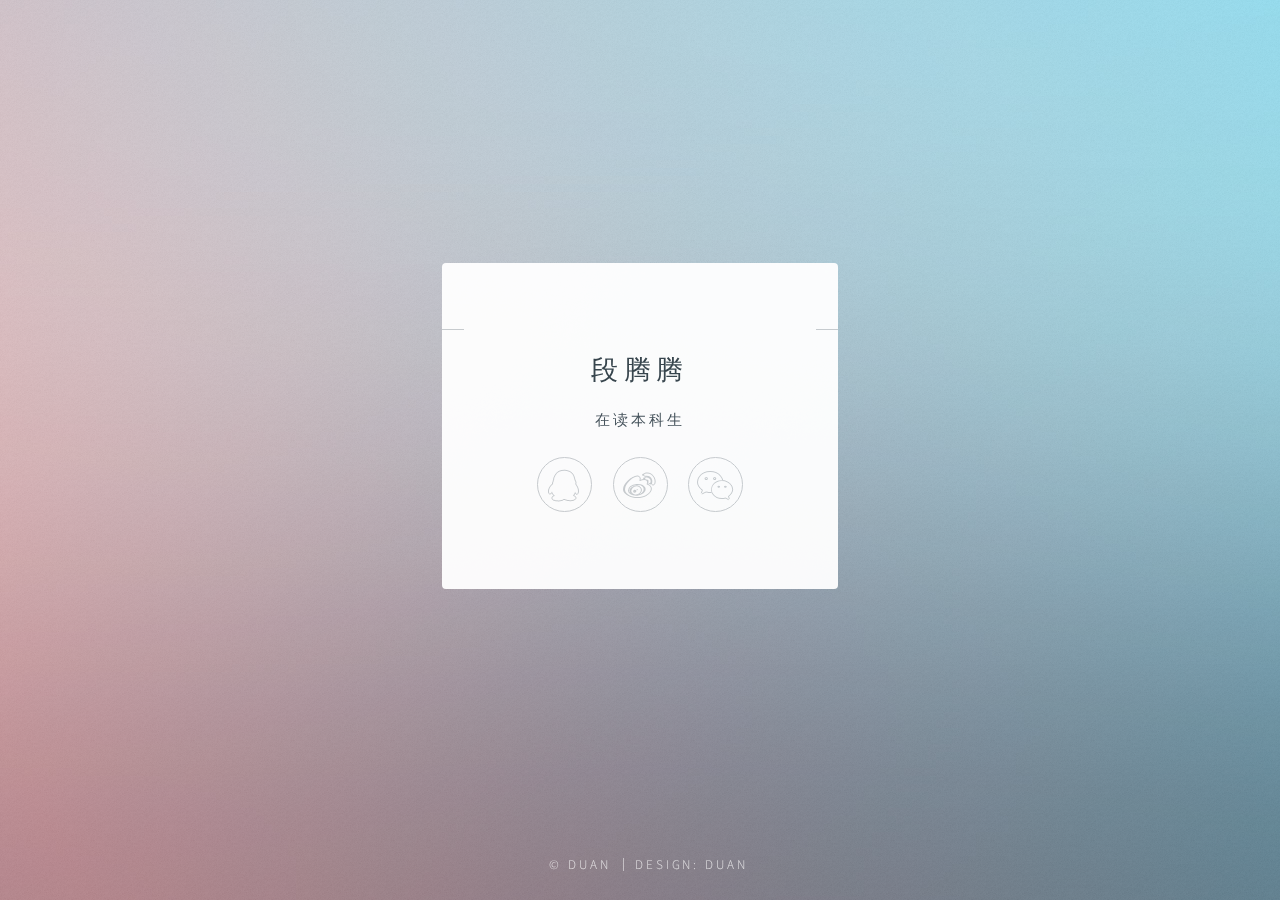
==== 个人介绍/personal.html @ efacbaf1 "段腾腾" ====
﻿<!DOCTYPE HTML>
<!--
	Identity by HTML5 UP
	html5up.net | @n33co
	Free for personal and commercial use under the CCA 3.0 license (html5up.net/license)
-->
<html>
	<head>
		<title>作者</title>
		<meta charset="utf-8" />
		<meta name="viewport" content="width=device-width, initial-scale=1" />
		<!--[if lte IE 8]><script src="assets/js/html5shiv.js"></script><![endif]-->
		<link rel="stylesheet" href="assets/css/main.css" />
		<!--[if lte IE 9]><link rel="stylesheet" href="assets/css/ie9.css" /><![endif]-->
		<!--[if lte IE 8]><link rel="stylesheet" href="assets/css/ie8.css" /><![endif]-->
		<noscript><link rel="stylesheet" href="assets/css/noscript.css" /></noscript>
	</head>
	<body class="is-loading">

		<!-- Wrapper -->
			<div id="wrapper">

				<!-- Main -->
					<section id="main">
						<header>
							<span class="avatar"><img src="images/avatar.jpg" alt="" /></span>
							<h1>段腾腾</h1>
							<p>在读本科生</p>
						</header>
						<!--
						<hr />
						<h2>Extra Stuff!</h2>
						<form method="post" action="#">
							<div class="field">
								<input type="text" name="name" id="name" placeholder="Name" />
							</div>
							<div class="field">
								<input type="email" name="email" id="email" placeholder="Email" />
							</div>
							<div class="field">
								<div class="select-wrapper">
									<select name="department" id="department">
										<option value="">Department</option>
										<option value="sales">Sales</option>
										<option value="tech">Tech Support</option>
										<option value="null">/dev/null</option>
									</select>
								</div>
							</div>
							<div class="field">
								<textarea name="message" id="message" placeholder="Message" rows="4"></textarea>
							</div>
							<div class="field">
								<input type="checkbox" id="human" name="human" /><label for="human">I'm a human</label>
							</div>
							<div class="field">
								<label>But are you a robot?</label>
								<input type="radio" id="robot_yes" name="robot" /><label for="robot_yes">Yes</label>
								<input type="radio" id="robot_no" name="robot" /><label for="robot_no">No</label>
							</div>
							<ul class="actions">
								<li><a href="#" class="button">Get Started</a></li>
							</ul>
						</form>
						<hr />
						-->
						<footer>
							<ul class="icons">
								<li><a href="http://user.qzone.qq.com/120228310/main" class="fa-qq"target="_blank">QQ</a></li>
								<li><a href="http://weibo.com/u/5470583065/home?wvr=5" class="fa-weibo"target="_blank">Weibo</a></li>
								<li><a href="https://wx.qq.com/" class="fa-wechat"target="_blank">Wechat</a></li>
							</ul>
						</footer>
					</section>

				<!-- Footer -->
					<footer id="footer">
						<ul class="copyright">
							<li>&copy; Duan</li>
							<li>Design: Duan</a></li>
						</ul>
					</footer>

			</div>

		<!-- Scripts -->
			<!--[if lte IE 8]><script src="assets/js/respond.min.js"></script><![endif]-->
			<script>
				if ('addEventListener' in window) {
					window.addEventListener('load', function() { document.body.className = document.body.className.replace(/\bis-loading\b/, ''); });
					document.body.className += (navigator.userAgent.match(/(MSIE|rv:11\.0)/) ? ' is-ie' : '');
				}
			</script>

	</body>
</html>
---- 个人介绍/assets/css/main.css ----
@charset "UTF-8";
@import url(font-awesome.min.css);
@import url("http://fonts.googleapis.com/css?family=Source+Sans+Pro:300");

/*
	Identity by HTML5 UP
	html5up.net | @n33co
	Free for personal and commercial use under the CCA 3.0 license (html5up.net/license)
*/

/* Reset */

	html, body, div, span, applet, object, iframe, h1, h2, h3, h4, h5, h6, p, blockquote, pre, a, abbr, acronym, address, big, cite, code, del, dfn, em, img, ins, kbd, q, s, samp, small, strike, strong, sub, sup, tt, var, b, u, i, center, dl, dt, dd, ol, ul, li, fieldset, form, label, legend, table, caption, tbody, tfoot, thead, tr, th, td, article, aside, canvas, details, embed, figure, figcaption, footer, header, hgroup, menu, nav, output, ruby, section, summary, time, mark, audio, video {
		margin: 0;
		padding: 0;
		border: 0;
		font-size: 100%;
		font: inherit;
		vertical-align: baseline;
	}

	article, aside, details, figcaption, figure, footer, header, hgroup, menu, nav, section {
		display: block;
	}

	body {
		line-height: 1;
	}

	ol, ul {
		list-style: none;
	}

	blockquote, q {
		quotes: none;
	}

	blockquote:before, blockquote:after, q:before, q:after {
		content: '';
		content: none;
	}

	table {
		border-collapse: collapse;
		border-spacing: 0;
	}

	body {
		-webkit-text-size-adjust: none;
	}

/* Box Model */

	*, *:before, *:after {
		-moz-box-sizing: border-box;
		-webkit-box-sizing: border-box;
		box-sizing: border-box;
	}

/* Basic */

	@media screen and (max-width: 480px) {

		html, body {
			min-width: 320px;
		}

	}

	body.is-loading *, body.is-loading *:before, body.is-loading *:after {
		-moz-animation: none !important;
		-webkit-animation: none !important;
		-ms-animation: none !important;
		animation: none !important;
		-moz-transition: none !important;
		-webkit-transition: none !important;
		-ms-transition: none !important;
		transition: none !important;
	}

	html {
		height: 100%;
	}

	body {
		height: 100%;
		background-color: #ffffff;
		background-image: url("images/overlay.png"), -moz-linear-gradient(60deg, rgba(255, 165, 150, 0.5) 5%, rgba(0, 228, 255, 0.35)), url("../../images/bg.jpg");
		background-image: url("images/overlay.png"), -webkit-linear-gradient(60deg, rgba(255, 165, 150, 0.5) 5%, rgba(0, 228, 255, 0.35)), url("../../images/bg.jpg");
		background-image: url("images/overlay.png"), -ms-linear-gradient(60deg, rgba(255, 165, 150, 0.5) 5%, rgba(0, 228, 255, 0.35)), url("../../images/bg.jpg");
		background-image: url("images/overlay.png"), linear-gradient(60deg, rgba(255, 165, 150, 0.5) 5%, rgba(0, 228, 255, 0.35)), url("../../images/bg.jpg");
		background-repeat: repeat,			no-repeat,			no-repeat;
		background-size: 100px 100px, cover,				cover;
		background-position: top left,		center center,		bottom center;
		background-attachment: fixed,			fixed,				fixed;
	}

		body:after {
			content: '';
			display: block;
			position: fixed;
			top: 0;
			left: 0;
			width: 100%;
			height: inherit;
			opacity: 0;
			z-index: 1;
			background-color: #ffffff;
			background-image: url("images/overlay.png"), -moz-linear-gradient(60deg, rgba(255, 165, 150, 0.5) 5%, rgba(0, 228, 255, 0.35));
			background-image: url("images/overlay.png"), -webkit-linear-gradient(60deg, rgba(255, 165, 150, 0.5) 5%, rgba(0, 228, 255, 0.35));
			background-image: url("images/overlay.png"), -ms-linear-gradient(60deg, rgba(255, 165, 150, 0.5) 5%, rgba(0, 228, 255, 0.35));
			background-image: url("images/overlay.png"), linear-gradient(60deg, rgba(255, 165, 150, 0.5) 5%, rgba(0, 228, 255, 0.35));
			background-repeat: repeat,			no-repeat;
			background-size: 100px 100px, cover;
			background-position: top left,		center center;
			-moz-transition: opacity 1.75s ease-out;
			-webkit-transition: opacity 1.75s ease-out;
			-ms-transition: opacity 1.75s ease-out;
			transition: opacity 1.75s ease-out;
		}

		body.is-loading:after {
			opacity: 1;
		}

/* Type */

	body, input, select, textarea {
		color: #414f57;
		font-family: "Source Sans Pro", Helvetica, sans-serif;
		font-size: 14pt;
		font-weight: 300;
		line-height: 2;
		letter-spacing: 0.2em;
		text-transform: uppercase;
	}

		@media screen and (max-width: 1680px) {

			body, input, select, textarea {
				font-size: 11pt;
			}

		}

		@media screen and (max-width: 480px) {

			body, input, select, textarea {
				font-size: 10pt;
				line-height: 1.75;
			}

		}

	a {
		-moz-transition: color 0.2s ease, border-color 0.2s ease;
		-webkit-transition: color 0.2s ease, border-color 0.2s ease;
		-ms-transition: color 0.2s ease, border-color 0.2s ease;
		transition: color 0.2s ease, border-color 0.2s ease;
		color: inherit;
		text-decoration: none;
	}

		a:before {
			-moz-transition: color 0.2s ease, text-shadow 0.2s ease;
			-webkit-transition: color 0.2s ease, text-shadow 0.2s ease;
			-ms-transition: color 0.2s ease, text-shadow 0.2s ease;
			transition: color 0.2s ease, text-shadow 0.2s ease;
		}

		a:hover {
			color: #ff7496;
		}

	strong, b {
		color: #313f47;
	}

	em, i {
		font-style: italic;
	}

	p {
		margin: 0 0 1.5em 0;
	}

	h1, h2, h3, h4, h5, h6 {
		color: #313f47;
		line-height: 1.5;
		margin: 0 0 0.75em 0;
	}

		h1 a, h2 a, h3 a, h4 a, h5 a, h6 a {
			color: inherit;
			text-decoration: none;
		}

	h1 {
		font-size: 1.85em;
		letter-spacing: 0.22em;
		margin: 0 0 0.525em 0;
	}

	h2 {
		font-size: 1.25em;
	}

	h3 {
		font-size: 1em;
	}

	h4 {
		font-size: 1em;
	}

	h5 {
		font-size: 1em;
	}

	h6 {
		font-size: 1em;
	}

	@media screen and (max-width: 480px) {

		h1 {
			font-size: 1.65em;
		}

	}

	sub {
		font-size: 0.8em;
		position: relative;
		top: 0.5em;
	}

	sup {
		font-size: 0.8em;
		position: relative;
		top: -0.5em;
	}

	hr {
		border: 0;
		border-bottom: solid 1px #c8cccf;
		margin: 3em 0;
	}

/* Form */

	form {
		margin: 0 0 1.5em 0;
	}

		form > .field {
			margin: 0 0 1.5em 0;
		}

			form > .field > :last-child {
				margin-bottom: 0;
			}

	label {
		color: #313f47;
		display: block;
		font-size: 0.9em;
		margin: 0 0 0.75em 0;
	}

	input[type="text"],
	input[type="password"],
	input[type="email"],
	input[type="tel"],
	select,
	textarea {
		-moz-appearance: none;
		-webkit-appearance: none;
		-ms-appearance: none;
		appearance: none;
		border-radius: 4px;
		border: solid 1px #c8cccf;
		color: inherit;
		display: block;
		outline: 0;
		padding: 0 1em;
		text-decoration: none;
		width: 100%;
	}

		input[type="text"]:invalid,
		input[type="password"]:invalid,
		input[type="email"]:invalid,
		input[type="tel"]:invalid,
		select:invalid,
		textarea:invalid {
			box-shadow: none;
		}

		input[type="text"]:focus,
		input[type="password"]:focus,
		input[type="email"]:focus,
		input[type="tel"]:focus,
		select:focus,
		textarea:focus {
			border-color: #ff7496;
		}

	.select-wrapper {
		text-decoration: none;
		display: block;
		position: relative;
	}

		.select-wrapper:before {
			content: "";
			-moz-osx-font-smoothing: grayscale;
			-webkit-font-smoothing: antialiased;
			font-family: FontAwesome;
			font-style: normal;
			font-weight: normal;
			text-transform: none !important;
		}

		.select-wrapper:before {
			color: #c8cccf;
			display: block;
			height: 2.75em;
			line-height: 2.75em;
			pointer-events: none;
			position: absolute;
			right: 0;
			text-align: center;
			top: 0;
			width: 2.75em;
		}

		.select-wrapper select::-ms-expand {
			display: none;
		}

	input[type="text"],
	input[type="password"],
	input[type="email"],
	select {
		height: 2.75em;
	}

	textarea {
		padding: 0.75em 1em;
	}

	input[type="checkbox"],
	input[type="radio"] {
		-moz-appearance: none;
		-webkit-appearance: none;
		-ms-appearance: none;
		appearance: none;
		display: block;
		float: left;
		margin-right: -2em;
		opacity: 0;
		width: 1em;
		z-index: -1;
	}

		input[type="checkbox"] + label,
		input[type="radio"] + label {
			text-decoration: none;
			color: #414f57;
			cursor: pointer;
			display: inline-block;
			font-size: 1em;
			font-weight: 300;
			padding-left: 2.4em;
			padding-right: 0.75em;
			position: relative;
		}

			input[type="checkbox"] + label:before,
			input[type="radio"] + label:before {
				-moz-osx-font-smoothing: grayscale;
				-webkit-font-smoothing: antialiased;
				font-family: FontAwesome;
				font-style: normal;
				font-weight: normal;
				text-transform: none !important;
			}

			input[type="checkbox"] + label:before,
			input[type="radio"] + label:before {
				border-radius: 4px;
				border: solid 1px #c8cccf;
				content: '';
				display: inline-block;
				height: 1.65em;
				left: 0;
				line-height: 1.58125em;
				position: absolute;
				text-align: center;
				top: 0.15em;
				width: 1.65em;
			}

		input[type="checkbox"]:checked + label:before,
		input[type="radio"]:checked + label:before {
			color: #ff7496;
			content: '\f00c';
		}

		input[type="checkbox"]:focus + label:before,
		input[type="radio"]:focus + label:before {
			border-color: #ff7496;
		}

	input[type="checkbox"] + label:before {
		border-radius: 4px;
	}

	input[type="radio"] + label:before {
		border-radius: 100%;
	}

	::-webkit-input-placeholder {
		color: #616f77 !important;
		opacity: 1.0;
	}

	:-moz-placeholder {
		color: #616f77 !important;
		opacity: 1.0;
	}

	::-moz-placeholder {
		color: #616f77 !important;
		opacity: 1.0;
	}

	:-ms-input-placeholder {
		color: #616f77 !important;
		opacity: 1.0;
	}

	.formerize-placeholder {
		color: #616f77 !important;
		opacity: 1.0;
	}

/* Icon */

	.icon {
		text-decoration: none;
		position: relative;
		border-bottom: none;
	}

		.icon:before {
			-moz-osx-font-smoothing: grayscale;
			-webkit-font-smoothing: antialiased;
			font-family: FontAwesome;
			font-style: normal;
			font-weight: normal;
			text-transform: none !important;
		}

		.icon > .label {
			display: none;
		}

/* List */

	ol {
		list-style: decimal;
		margin: 0 0 1.5em 0;
		padding-left: 1.25em;
	}

		ol li {
			padding-left: 0.25em;
		}

	ul {
		list-style: disc;
		margin: 0 0 1.5em 0;
		padding-left: 1em;
	}

		ul li {
			padding-left: 0.5em;
		}

		ul.alt {
			list-style: none;
			padding-left: 0;
		}

			ul.alt li {
				border-top: solid 1px #c8cccf;
				padding: 0.5em 0;
			}

				ul.alt li:first-child {
					border-top: 0;
					padding-top: 0;
				}

		ul.icons {
			cursor: default;
			list-style: none;
			padding-left: 0;
			margin-top: -0.675em;
		}

			ul.icons li {
				display: inline-block;
				padding: 0.675em 0.5em;
			}

				ul.icons li a {
					text-decoration: none;
					position: relative;
					display: block;
					width: 3.75em;
					height: 3.75em;
					border-radius: 100%;
					border: solid 1px #c8cccf;
					line-height: 3.75em;
					overflow: hidden;
					text-align: center;
					text-indent: 3.75em;
					white-space: nowrap;
				}

					ul.icons li a:before {
						-moz-osx-font-smoothing: grayscale;
						-webkit-font-smoothing: antialiased;
						font-family: FontAwesome;
						font-style: normal;
						font-weight: normal;
						text-transform: none !important;
					}

					ul.icons li a:before {
						color: #ffffff;
						text-shadow: 1.25px 0px 0px #c8cccf, -1.25px 0px 0px #c8cccf, 0px 1.25px 0px #c8cccf, 0px -1.25px 0px #c8cccf;
					}

					ul.icons li a:hover:before {
						text-shadow: 1.25px 0px 0px #ff7496, -1.25px 0px 0px #ff7496, 0px 1.25px 0px #ff7496, 0px -1.25px 0px #ff7496;
					}

					ul.icons li a:before {
						position: absolute;
						top: 0;
						left: 0;
						width: inherit;
						height: inherit;
						font-size: 1.85rem;
						line-height: inherit;
						text-align: center;
						text-indent: 0;
					}

					ul.icons li a:hover {
						border-color: #ff7496;
					}

			@media screen and (max-width: 480px) {

				ul.icons li a:before {
					font-size: 1.5rem;
				}

			}

		ul.actions {
			cursor: default;
			list-style: none;
			padding-left: 0;
		}

			ul.actions li {
				display: inline-block;
				padding: 0 0.75em 0 0;
				vertical-align: middle;
			}

				ul.actions li:last-child {
					padding-right: 0;
				}

	dl {
		margin: 0 0 1.5em 0;
	}

		dl dt {
			display: block;
			margin: 0 0 0.75em 0;
		}

		dl dd {
			margin-left: 1.5em;
		}

/* Button */

	input[type="submit"],
	input[type="reset"],
	input[type="button"],
	button,
	.button {
		-moz-appearance: none;
		-webkit-appearance: none;
		-ms-appearance: none;
		appearance: none;
		-moz-transition: background-color 0.2s ease-in-out, border-color 0.2s ease-in-out, color 0.2s ease-in-out;
		-webkit-transition: background-color 0.2s ease-in-out, border-color 0.2s ease-in-out, color 0.2s ease-in-out;
		-ms-transition: background-color 0.2s ease-in-out, border-color 0.2s ease-in-out, color 0.2s ease-in-out;
		transition: background-color 0.2s ease-in-out, border-color 0.2s ease-in-out, color 0.2s ease-in-out;
		display: inline-block;
		height: 2.75em;
		line-height: 2.75em;
		padding: 0 1.5em;
		background-color: transparent;
		border-radius: 4px;
		border: solid 1px #c8cccf;
		color: #414f57 !important;
		cursor: pointer;
		text-align: center;
		text-decoration: none;
		white-space: nowrap;
	}

		input[type="submit"]:hover,
		input[type="reset"]:hover,
		input[type="button"]:hover,
		button:hover,
		.button:hover {
			border-color: #ff7496;
			color: #ff7496 !important;
		}

		input[type="submit"].icon,
		input[type="reset"].icon,
		input[type="button"].icon,
		button.icon,
		.button.icon {
			padding-left: 1.35em;
		}

			input[type="submit"].icon:before,
			input[type="reset"].icon:before,
			input[type="button"].icon:before,
			button.icon:before,
			.button.icon:before {
				margin-right: 0.5em;
			}

		input[type="submit"].fit,
		input[type="reset"].fit,
		input[type="button"].fit,
		button.fit,
		.button.fit {
			display: block;
			width: 100%;
			margin: 0 0 0.75em 0;
		}

		input[type="submit"].small,
		input[type="reset"].small,
		input[type="button"].small,
		button.small,
		.button.small {
			font-size: 0.8em;
		}

		input[type="submit"].big,
		input[type="reset"].big,
		input[type="button"].big,
		button.big,
		.button.big {
			font-size: 1.35em;
		}

		input[type="submit"].disabled, input[type="submit"]:disabled,
		input[type="reset"].disabled,
		input[type="reset"]:disabled,
		input[type="button"].disabled,
		input[type="button"]:disabled,
		button.disabled,
		button:disabled,
		.button.disabled,
		.button:disabled {
			-moz-pointer-events: none;
			-webkit-pointer-events: none;
			-ms-pointer-events: none;
			pointer-events: none;
			opacity: 0.5;
		}

/* Main */

	#main {
		position: relative;
		max-width: 100%;
		min-width: 27em;
		padding: 4.5em 3em 3em 3em ;
		background: #ffffff;
		border-radius: 4px;
		cursor: default;
		opacity: 0.95;
		text-align: center;
		-moz-transform-origin: 50% 50%;
		-webkit-transform-origin: 50% 50%;
		-ms-transform-origin: 50% 50%;
		transform-origin: 50% 50%;
		-moz-transform: rotateX(0deg);
		-webkit-transform: rotateX(0deg);
		-ms-transform: rotateX(0deg);
		transform: rotateX(0deg);
		-moz-transition: opacity 1s ease, -moz-transform 1s ease;
		-webkit-transition: opacity 1s ease, -webkit-transform 1s ease;
		-ms-transition: opacity 1s ease, -ms-transform 1s ease;
		transition: opacity 1s ease, transform 1s ease;
	}

		#main .avatar {
			position: relative;
			display: block;
			margin-bottom: 1.5em;
		}

			#main .avatar img {
				display: block;
				margin: 0 auto;
				border-radius: 100%;
				box-shadow: 0 0 0 1.5em #ffffff;
			}

			#main .avatar:before {
				content: '';
				display: block;
				position: absolute;
				top: 50%;
				left: -3em;
				width: calc(100% + 6em);
				height: 1px;
				z-index: -1;
				background: #c8cccf;
			}

		@media screen and (max-width: 480px) {

			#main {
				min-width: 0;
				width: 100%;
				padding: 4em 2em 2.5em 2em ;
			}

				#main .avatar:before {
					left: -2em;
					width: calc(100% + 4em);
				}

		}

		body.is-loading #main {
			opacity: 0;
			-moz-transform: rotateX(15deg);
			-webkit-transform: rotateX(15deg);
			-ms-transform: rotateX(15deg);
			transform: rotateX(15deg);
		}

/* Footer */

	#footer {
		-moz-align-self: -moz-flex-end;
		-webkit-align-self: -webkit-flex-end;
		-ms-align-self: -ms-flex-end;
		align-self: flex-end;
		width: 100%;
		padding: 1.5em 0 0 0;
		color: rgba(255, 255, 255, 0.75);
		cursor: default;
		text-align: center;
	}

		#footer .copyright {
			margin: 0;
			padding: 0;
			font-size: 0.9em;
			list-style: none;
		}

			#footer .copyright li {
				display: inline-block;
				margin: 0 0 0 0.45em;
				padding: 0 0 0 0.85em;
				border-left: solid 1px rgba(255, 255, 255, 0.5);
				line-height: 1;
			}

				#footer .copyright li:first-child {
					border-left: 0;
				}

/* Wrapper */

	#wrapper {
		display: -moz-flex;
		display: -webkit-flex;
		display: -ms-flex;
		display: flex;
		-moz-align-items: center;
		-webkit-align-items: center;
		-ms-align-items: center;
		align-items: center;
		-moz-justify-content: space-between;
		-webkit-justify-content: space-between;
		-ms-justify-content: space-between;
		justify-content: space-between;
		-moz-flex-direction: column;
		-webkit-flex-direction: column;
		-ms-flex-direction: column;
		flex-direction: column;
		-moz-perspective: 1000px;
		-webkit-perspective: 1000px;
		-ms-perspective: 1000px;
		perspective: 1000px;
		position: relative;
		min-height: 100%;
		padding: 1.5em;
		z-index: 2;
	}

		#wrapper > * {
			z-index: 1;
		}

		#wrapper:before {
			content: '';
			display: block;
		}

		@media screen and (max-width: 360px) {

			#wrapper {
				padding: 0.75em;
			}

		}

		body.is-ie #wrapper {
			height: 100%;
		}
---- 个人介绍/assets/css/ie9.css ----
/*
	Identity by HTML5 UP
	html5up.net | @n33co
	Free for personal and commercial use under the CCA 3.0 license (html5up.net/license)
*/

/* Basic */

	body {
		background-image: url("../../images/bg.jpg");
		background-repeat: no-repeat;
		background-size: cover;
		background-position: bottom center;
		background-attachment: fixed;
	}

		body:after {
			display: none;
		}

/* List */

	ul.icons li a:before {
		color: #c8cccf;
	}

	ul.icons li a:hover:before {
		color: #ff7496;
	}

/* Wrapper */

	#wrapper {
		text-align: center;
	}

/* Main */

	#main {
		display: inline-block;
	}
---- 个人介绍/assets/css/ie8.css ----
/*
	Identity by HTML5 UP
	html5up.net | @n33co
	Free for personal and commercial use under the CCA 3.0 license (html5up.net/license)
*/

/* List */

	ul.icons li a {
		-ms-behavior: url("assets/js/PIE.htc");
	}

		ul.icons li a:before {
			text-align: center;
			font-size: 26px;
		}

/* Main */

	#main {
		-ms-behavior: url("assets/js/PIE.htc");
	}

		#main .avatar img {
			-ms-behavior: url("assets/js/PIE.htc");
		}

/* Footer */

	#footer {
		color: #fff;
	}

		#footer .copyright li {
			border-left: solid 1px #fff;
		}
---- 个人介绍/assets/css/noscript.css ----
/*
	Identity by HTML5 UP
	html5up.net | @n33co
	Free for personal and commercial use under the CCA 3.0 license (html5up.net/license)
*/

/* Basic */

	body:after {
		display: none;
	}

/* Main */

	#main {
		-moz-transform: none !important;
		-webkit-transform: none !important;
		-ms-transform: none !important;
		transform: none !important;
		opacity: 1 !important;
	}
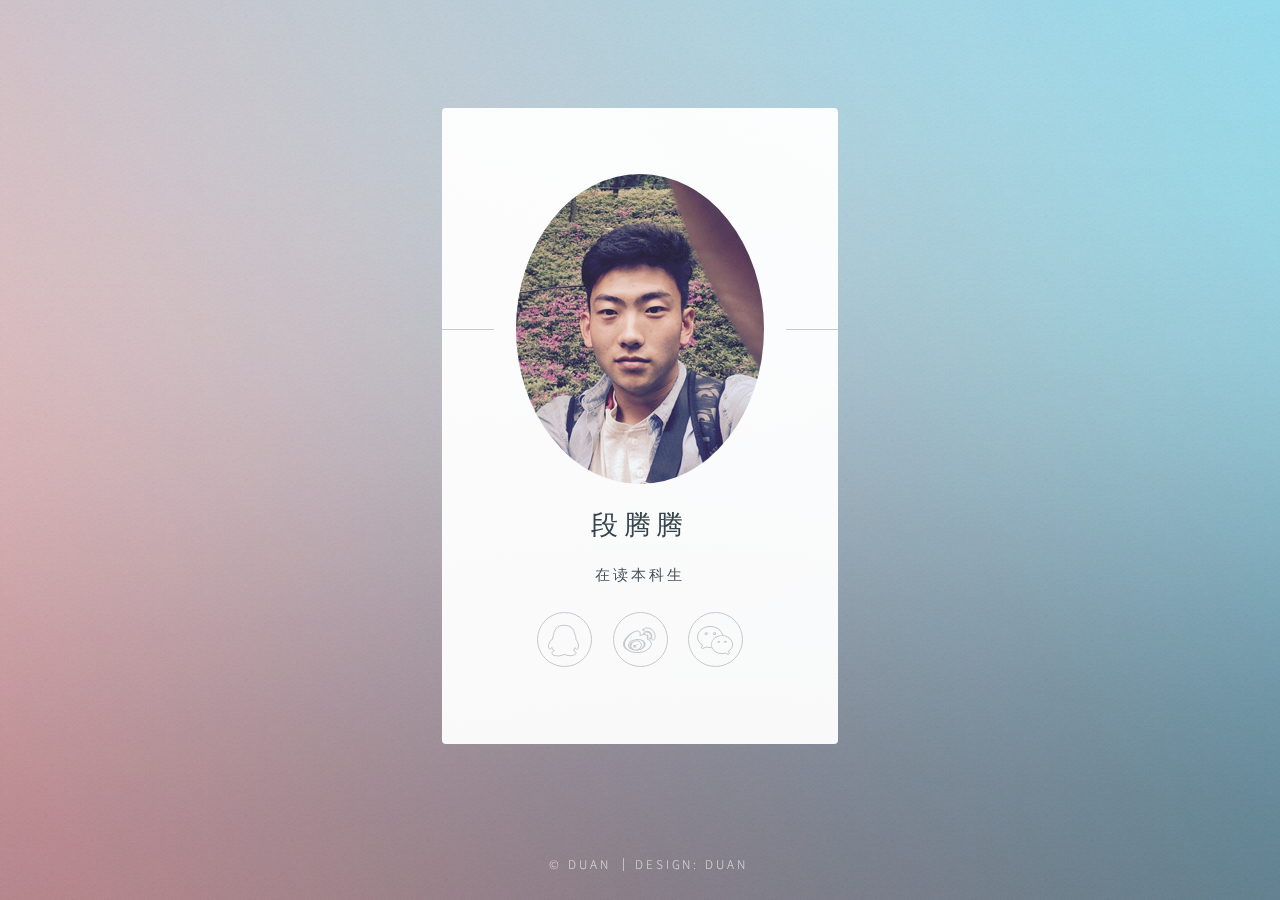
==== commit 2d1f5e19: "修改版" ====
--- a/个人介绍/personal.html
+++ b/个人介绍/personal.html
@@ -23,7 +23,7 @@
 				<!-- Main -->
 					<section id="main">
 						<header>
-							<span class="avatar"><img src="images/avatar.jpg" alt="" /></span>
+							<span class="avatar"><img src="images/avatar.JPG" alt="" /></span>
 							<h1>段腾腾</h1>
 							<p>在读本科生</p>
 						</header>
